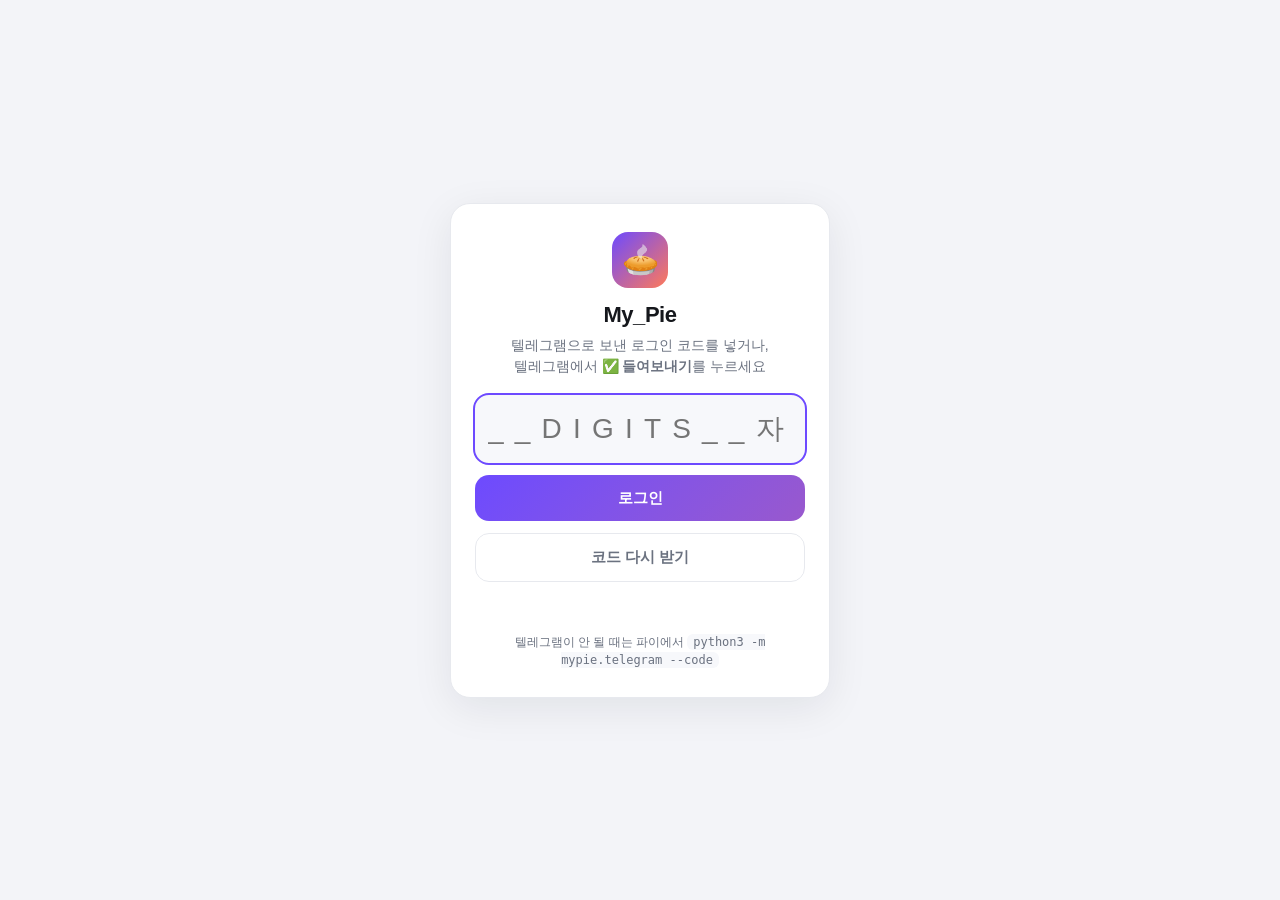
==== mypie/static/login.html @ 48b43055 "Telegram buttons, SSH IP blocking, folded account cards - Telegram: login approval buttons next to t" ====
<!doctype html>
<html lang="ko">
<head>
<meta charset="utf-8">
<meta name="viewport" content="width=device-width, initial-scale=1">
<title>My_Pie 로그인</title>
<link rel="icon" href="data:image/svg+xml,<svg xmlns='http://www.w3.org/2000/svg' viewBox='0 0 100 100'><text y='.9em' font-size='90'>🥧</text></svg>">
<style>
  :root { --bg: #f3f4f8; --card: #fff; --text: #15171c; --muted: #6b7280; --line: #e7e9ee;
          --brand: #6d4aff; --brand2: #ff7a59; --ok: #16a34a; --bad: #e0313f; --soft: #f7f8fb; }
  @media (prefers-color-scheme: dark) {
    :root { --bg: #0d0f14; --card: #161a21; --text: #e8eaee; --muted: #9aa1ad; --line: #262b35;
            --brand: #9b85ff; --brand2: #ff9a7f; --ok: #3ad07f; --bad: #ff5c6c; --soft: #1b2029; }
  }
  * { box-sizing: border-box; }
  body { margin: 0; min-height: 100vh; display: grid; place-items: center; padding: 16px; background: var(--bg); color: var(--text);
         font: 15px/1.5 -apple-system, BlinkMacSystemFont, "Segoe UI", "Malgun Gothic", "Apple SD Gothic Neo", "Noto Sans KR", sans-serif; }
  .card { width: 100%; max-width: 380px; background: var(--card); border: 1px solid var(--line); border-radius: 20px; padding: 28px 24px;
          box-shadow: 0 10px 40px rgba(16, 24, 40, .08); text-align: center; }
  .logo { width: 56px; height: 56px; margin: 0 auto 10px; border-radius: 16px; display: grid; place-items: center; font-size: 30px;
          background: linear-gradient(135deg, var(--brand), var(--brand2)); }
  h1 { font-size: 22px; margin: 0 0 4px; letter-spacing: -0.02em; }
  p { color: var(--muted); margin: 0 0 18px; font-size: 14px; }
  input { width: 100%; font: inherit; font-size: 28px; letter-spacing: .4em; text-align: center; padding: 12px; border-radius: 14px;
          border: 1px solid var(--line); background: var(--soft); color: var(--text); font-variant-numeric: tabular-nums; }
  input:focus { outline: 2px solid var(--brand); border-color: transparent; }
  button { width: 100%; font: inherit; font-weight: 700; padding: 12px; border-radius: 14px; border: 0; margin-top: 12px; cursor: pointer;
           background: linear-gradient(135deg, var(--brand), color-mix(in srgb, var(--brand) 70%, var(--brand2))); color: #fff; min-height: 46px; }
  button.ghost { background: transparent; color: var(--muted); border: 1px solid var(--line); font-weight: 600; }
  button:disabled { opacity: .5; cursor: not-allowed; }
  .msg { min-height: 1.5em; margin-top: 12px; font-size: 14px; }
  .msg.ok { color: var(--ok); } .msg.bad { color: var(--bad); }
  .help { margin-top: 18px; font-size: 12px; color: var(--muted); }
  code { background: var(--soft); padding: 1px 6px; border-radius: 6px; }
</style>
</head>
<body>
<form class="card" id="form">
  <div class="logo">🥧</div>
  <h1>My_Pie</h1>
  <p>텔레그램으로 보낸 로그인 코드를 넣거나,<br>텔레그램에서 <b>✅ 들여보내기</b>를 누르세요</p>
  <input id="code" inputmode="numeric" autocomplete="one-time-code" maxlength="__DIGITS__" placeholder="__DIGITS__자리" aria-label="로그인 코드" autofocus>
  <button type="submit" id="go">로그인</button>
  <button type="button" class="ghost" id="resend">코드 다시 받기</button>
  <div class="msg" id="msg"></div>
  <div class="help">텔레그램이 안 될 때는 파이에서 <code>python3 -m mypie.telegram --code</code></div>
</form>
<script>
const $ = (id) => document.getElementById(id);
let cooldown = 0, ask = null, waitTimer = null;
function setMsg(text, kind) { $('msg').textContent = text; $('msg').className = 'msg ' + (kind || ''); }
async function post(url, body) {
  const r = await fetch(url, { method: 'POST', headers: { 'Content-Type': 'application/json' }, body: JSON.stringify(body || {}) });
  return r.json();
}
function startCooldown(sec) {
  cooldown = sec;
  const b = $('resend');
  const tick = () => {
    b.disabled = cooldown > 0;
    b.textContent = cooldown > 0 ? `코드 다시 받기 (${cooldown}초)` : '코드 다시 받기';
    if (cooldown-- > 0) setTimeout(tick, 1000);
  };
  tick();
}
async function sendCode() {
  try {
    const d = await post('/api/login/send');
    setMsg(d.ok ? '텔레그램으로 코드를 보냈어요. 코드를 넣거나 ✅ 들여보내기를 누르세요.' : d.message, d.ok ? 'ok' : (d.wait ? '' : 'bad'));
    if (d.wait) startCooldown(d.wait);
    if (d.ask) { ask = d.ask; waitForButton(); }
  } catch (e) { setMsg('파이에 연결할 수 없어요.', 'bad'); }
}
// 텔레그램에서 [✅ 들여보내기]를 눌렀는지 2초마다 묻는다 (코드는 5분 동안만 유효)
function waitForButton() {
  clearTimeout(waitTimer);
  const mine = ask, until = Date.now() + 300000;
  const tick = async () => {
    if (mine !== ask || Date.now() > until) return;
    try {
      const d = await post('/api/login/wait', { ask: mine });
      if (d.ok) { setMsg('🎉 텔레그램에서 들여보냈어요!', 'ok'); location.href = '/'; return; }
      if (d.rejected) { setMsg('텔레그램에서 거절했어요. 다시 하려면 코드 다시 받기를 눌러 주세요.', 'bad'); ask = null; return; }
      if (!d.waiting) return;  // 지났거나 코드로 들어왔다
    } catch (e) { /* 다음에 다시 */ }
    waitTimer = setTimeout(tick, 2000);
  };
  waitTimer = setTimeout(tick, 2000);
}
$('resend').onclick = sendCode;
const DIGITS = __DIGITS__;
$('code').oninput = () => { if ($('code').value.length >= DIGITS) $('form').requestSubmit(); };
$('form').onsubmit = async (ev) => {
  ev.preventDefault();
  const code = $('code').value.trim();
  if (!code) return;
  $('go').disabled = true;
  try {
    const d = await post('/api/login/verify', { code });
    if (d.ok) { setMsg('🎉 로그인했어요!', 'ok'); location.href = '/'; return; }
    setMsg(d.message, 'bad');
    $('code').value = ''; $('code').focus();
  } catch (e) { setMsg('파이에 연결할 수 없어요.', 'bad'); }
  finally { $('go').disabled = false; }
};
sendCode();  // 들어오자마자 텔레그램으로 코드 보내기
</script>
</body>
</html>
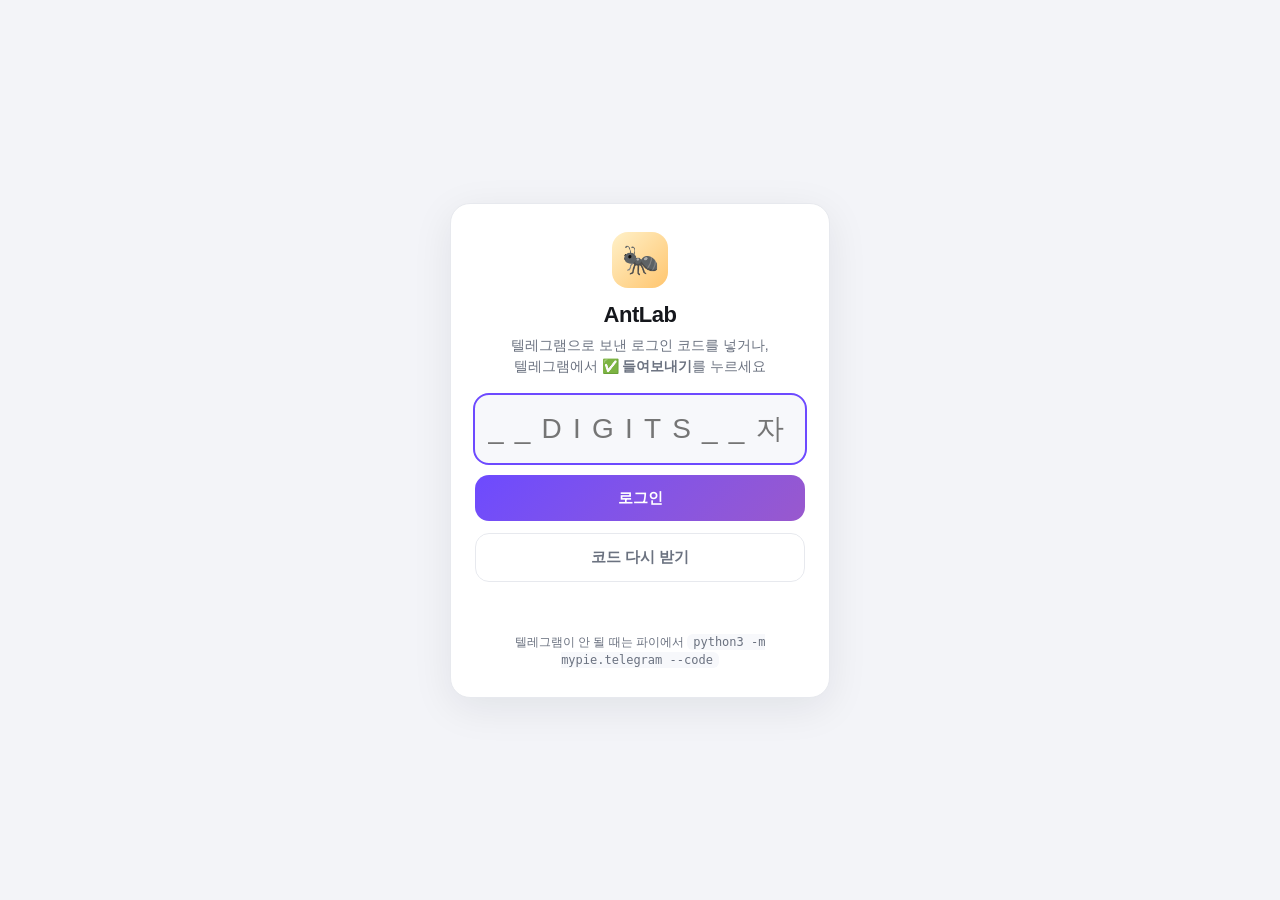
==== commit 1fd6f402: "AntLab: combo finder, tabs and themes, stocks in every session, real fills - Renamed to AntLab with " ====
--- a/mypie/static/login.html
+++ b/mypie/static/login.html
@@ -3,8 +3,8 @@
 <head>
 <meta charset="utf-8">
 <meta name="viewport" content="width=device-width, initial-scale=1">
-<title>My_Pie 로그인</title>
-<link rel="icon" href="data:image/svg+xml,<svg xmlns='http://www.w3.org/2000/svg' viewBox='0 0 100 100'><text y='.9em' font-size='90'>🥧</text></svg>">
+<title>AntLab 로그인</title>
+<link rel="icon" href="data:image/svg+xml,<svg xmlns='http://www.w3.org/2000/svg' viewBox='0 0 100 100'><text y='.9em' font-size='90'>🐜</text></svg>">
 <style>
   :root { --bg: #f3f4f8; --card: #fff; --text: #15171c; --muted: #6b7280; --line: #e7e9ee;
           --brand: #6d4aff; --brand2: #ff7a59; --ok: #16a34a; --bad: #e0313f; --soft: #f7f8fb; }
@@ -18,7 +18,7 @@
   .card { width: 100%; max-width: 380px; background: var(--card); border: 1px solid var(--line); border-radius: 20px; padding: 28px 24px;
           box-shadow: 0 10px 40px rgba(16, 24, 40, .08); text-align: center; }
   .logo { width: 56px; height: 56px; margin: 0 auto 10px; border-radius: 16px; display: grid; place-items: center; font-size: 30px;
-          background: linear-gradient(135deg, var(--brand), var(--brand2)); }
+          background: linear-gradient(135deg, #fff1c9, #ffc56e); }  /* 개미 로고: 어느 테마에서도 잘 보이게 밝은 꿀색 */
   h1 { font-size: 22px; margin: 0 0 4px; letter-spacing: -0.02em; }
   p { color: var(--muted); margin: 0 0 18px; font-size: 14px; }
   input { width: 100%; font: inherit; font-size: 28px; letter-spacing: .4em; text-align: center; padding: 12px; border-radius: 14px;
@@ -36,8 +36,8 @@
 </head>
 <body>
 <form class="card" id="form">
-  <div class="logo">🥧</div>
-  <h1>My_Pie</h1>
+  <div class="logo">🐜</div>
+  <h1>AntLab</h1>
   <p>텔레그램으로 보낸 로그인 코드를 넣거나,<br>텔레그램에서 <b>✅ 들여보내기</b>를 누르세요</p>
   <input id="code" inputmode="numeric" autocomplete="one-time-code" maxlength="__DIGITS__" placeholder="__DIGITS__자리" aria-label="로그인 코드" autofocus>
   <button type="submit" id="go">로그인</button>
